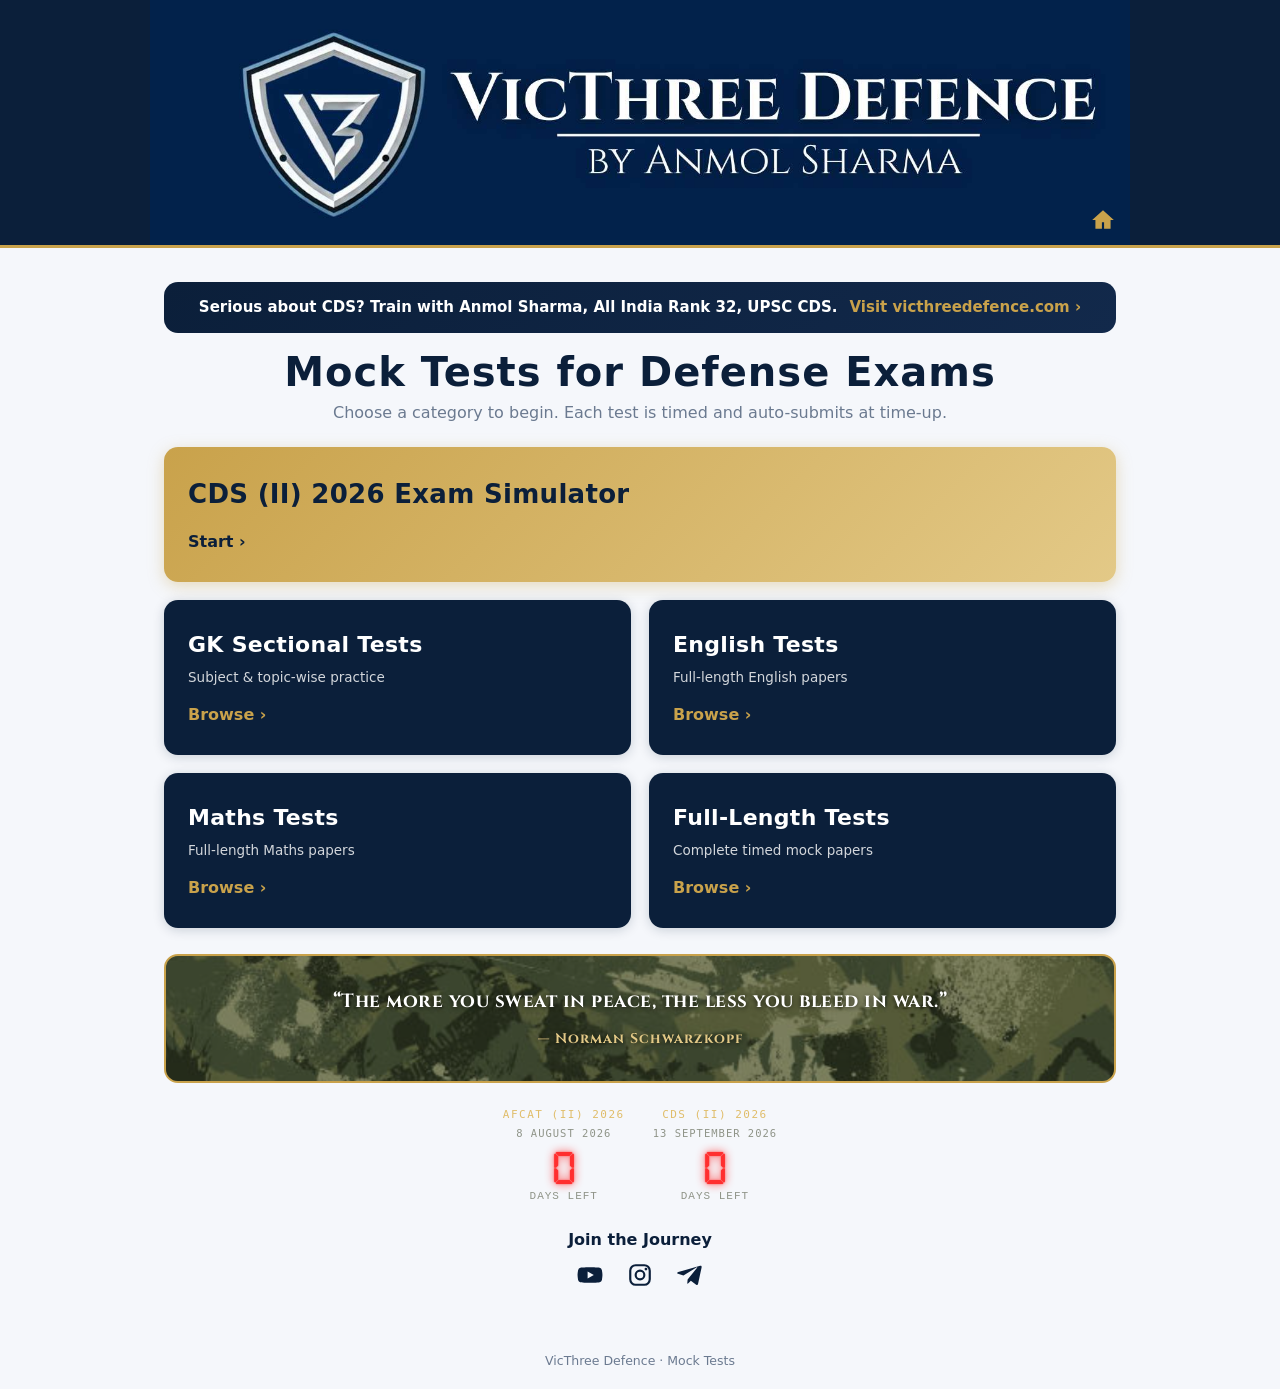
==== docs/index.html @ 78f43dca "Homepage: top CTA now links to victhreedefence.com (drop social icons) The top 'Serious about CDS?' " ====
<!DOCTYPE html>
<html lang="en">
<head>
  <meta charset="UTF-8" />
  <meta name="viewport" content="width=device-width, initial-scale=1.0" />
  <title>VicThree Defence — Mock Tests</title>
  <meta name="description" content="Free timed mock tests — VicThree Defence by Anmol Sharma." />
  <link rel="preconnect" href="https://fonts.googleapis.com" />
  <link rel="preconnect" href="https://fonts.gstatic.com" crossorigin />
  <link rel="stylesheet" href="https://fonts.googleapis.com/css2?family=Cinzel:wght@600;700&display=swap" />
  <link rel="stylesheet" href="styles.css?v=64" />
</head>
<body>

  <!-- ============ HEADER / BANNER ============ -->
  <!-- Drop a banner image at docs/assets/banner.png and it shows automatically. -->
  <header class="site-header">
    <div class="banner-wrap">
      <a href="index.html" class="banner-link" aria-label="Go to home"><img src="assets/banner.jpg" alt="VicThree Defence — by Anmol Sharma" /></a>
      <a href="index.html" class="home-btn" aria-label="Home" title="Home"><svg viewBox="0 0 24 24" aria-hidden="true"><path d="M12 3L2 12h3v8h6v-6h2v6h6v-8h3L12 3z"/></svg></a>
    </div>
  </header>

  <main class="container">

    <!-- ============ TOP CTA -> main website ============ -->
    <a class="cta" href="https://victhreedefence.com/" target="_blank" rel="noopener">
      <span class="cta-text">Serious about CDS? Train with Anmol Sharma, <br class="m-br">All India Rank 32, UPSC CDS.</span>
      <span class="cta-go">Visit victhreedefence.com &#8250;</span>
    </a>

    <div class="home-intro">
      <h1>Mock Tests for Defense Exams</h1>
      <p class="muted">Choose a category to begin. Each test is timed and auto-submits at time-up.</p>
    </div>

    <a class="choice-tile choice-featured" href="test.html?test=full-mock-06">
      <span class="choice-title">CDS (II) 2026 Exam Simulator</span>
      <span class="choice-cta">Start &#8250;</span>
    </a>

    <div class="home-choices">
      <a class="choice-tile" href="browse.html?cat=sectional">
        <span class="choice-title">GK Sectional Tests</span>
        <span class="choice-sub">Subject &amp; topic-wise practice</span>
        <span class="choice-cta">Browse &#8250;</span>
      </a>
      <a class="choice-tile" href="browse.html?cat=english">
        <span class="choice-title">English Tests</span>
        <span class="choice-sub">Full-length English papers</span>
        <span class="choice-cta">Browse &#8250;</span>
      </a>
      <a class="choice-tile" href="browse.html?cat=maths">
        <span class="choice-title">Maths Tests</span>
        <span class="choice-sub">Full-length Maths papers</span>
        <span class="choice-cta">Browse &#8250;</span>
      </a>
      <a class="choice-tile" href="browse.html?cat=full">
        <span class="choice-title">Full-Length Tests</span>
        <span class="choice-sub">Complete timed mock papers</span>
        <span class="choice-cta">Browse &#8250;</span>
      </a>
    </div>

    <!-- ============ MOTIVATIONAL QUOTE (camouflage tile) ============ -->
    <section class="quote-tile">
      <p class="quote-text">“The more you sweat in peace, the less you bleed in war.”
        <span class="quote-author">— Norman Schwarzkopf</span></p>
    </section>

    <!-- ============ EXAM COUNTDOWN TIMER(S) ============ -->
    <!-- Duplicate .exam-timer for each exam; set et-name, et-date, and data-countdown (YYYY-MM-DD). -->
    <section class="exam-timers">
      <div class="exam-timer">
        <div class="et-name">AFCAT (II) 2026</div>
        <div class="et-date">8 August 2026</div>
        <div class="et-count"><span class="n" data-countdown="2026-08-08">—</span> <span class="et-unit">days left</span></div>
      </div>
      <div class="exam-timer">
        <div class="et-name">CDS (II) 2026</div>
        <div class="et-date">13 September 2026</div>
        <div class="et-count"><span class="n" data-countdown="2026-09-13">—</span> <span class="et-unit">days left</span></div>
      </div>
    </section>

    <!-- ============ BOTTOM: JOIN THE JOURNEY ============ -->
    <p class="join-label">Join the Journey</p>
    <nav class="foot-social">
      <a href="https://youtube.com/@victhreedefence" target="_blank" rel="noopener" aria-label="YouTube"><svg viewBox="0 0 24 24" width="26" height="26" fill="currentColor"><path d="M23 7.5a3 3 0 0 0-2.1-2.1C19 4.9 12 4.9 12 4.9s-7 0-8.9.5A3 3 0 0 0 1 7.5 31 31 0 0 0 .5 12 31 31 0 0 0 1 16.5a3 3 0 0 0 2.1 2.1c1.9.5 8.9.5 8.9.5s7 0 8.9-.5A3 3 0 0 0 23 16.5 31 31 0 0 0 23.5 12 31 31 0 0 0 23 7.5zM9.8 15.3V8.7l5.7 3.3-5.7 3.3z"/></svg></a>
      <a href="https://www.instagram.com/victhreedefence" target="_blank" rel="noopener" aria-label="Instagram"><svg viewBox="0 0 24 24" width="26" height="26" fill="none" stroke="currentColor" stroke-width="2"><rect x="3" y="3" width="18" height="18" rx="5"/><circle cx="12" cy="12" r="4"/><circle cx="17.5" cy="6.5" r="1.3" fill="currentColor" stroke="none"/></svg></a>
      <a href="https://t.me/anmolxsharma" target="_blank" rel="noopener" aria-label="Telegram"><svg viewBox="0 0 24 24" width="26" height="26" fill="currentColor"><path d="M9.8 16.2l-.35 3.9c.5 0 .72-.22.98-.48l2.36-2.26 4.9 3.58c.9.5 1.54.24 1.78-.83l3.23-15.13c.32-1.34-.48-1.86-1.35-1.54L1.15 9.3C-.16 9.82-.14 10.56.93 10.9l5.02 1.56L17.9 5.1c.55-.36 1.05-.16.64.2L9.8 16.2z"/></svg></a>
    </nav>
  </main>

  <footer class="site-footer">
    VicThree Defence · Mock Tests
  </footer>

  <script>
  (function(){
    var today = new Date(); today.setHours(0,0,0,0);
    document.querySelectorAll('[data-countdown]').forEach(function(el){
      var p = el.getAttribute('data-countdown').split('-');
      var exam = new Date(+p[0], +p[1]-1, +p[2]);
      var days = Math.max(0, Math.round((exam - today) / 86400000));
      el.textContent = days;
      var unit = el.parentNode.querySelector('.et-unit');
      if (unit) unit.textContent = (days === 1 ? 'day left' : 'days left');
    });
  })();
  </script>
</body>
</html>
---- docs/styles.css ----
/* ====== VicThree Defence theme ====== */
:root {
  --navy: #0B1F3A;
  --navy-2: #112B4F;
  --navy-3: #0e2342;
  --gold: #C9A24B;
  --gold-soft: #e3c987;
  --ink: #0B1F3A;
  --paper: #f5f7fb;
  --white: #ffffff;
  --muted: #6b7a90;
  --line: #d9e0ec;
  --green: #2e8b57;
  --green-bg: #e6f4ec;
  --red: #c0392b;
  --red-bg: #fbeae8;
  --review: #7a4fb0;
  --review-bg: #efe7fb;
  --radius: 14px;
  --shadow: 0 6px 24px rgba(11, 31, 58, 0.10);
}

* { box-sizing: border-box; -webkit-tap-highlight-color: transparent; }
[hidden] { display: none !important; }   /* beats display:grid/flex set below */

html, body {
  margin: 0;
  padding: 0;
  background: var(--paper);
  color: var(--ink);
  font-family: "Segoe UI", system-ui, -apple-system, Roboto, Arial, sans-serif;
  font-size: 16px;
  line-height: 1.5;
}

/* ====== Header / Banner ====== */
.site-header {
  background: var(--navy);
  border-bottom: 3px solid var(--gold);
}
.banner-wrap { max-width: 980px; margin: 0 auto; position: relative; }
.banner-wrap img { display: block; width: 100%; height: auto; }
.banner-link { display: block; cursor: pointer; }
.home-btn { position: absolute; bottom: 10px; right: 12px; z-index: 2; display: inline-flex; align-items: center; justify-content: center; color: var(--gold); text-decoration: none; padding: 2px; line-height: 0; }
.home-btn svg { width: 26px; height: 26px; fill: currentColor; display: block; }
.home-btn:hover { filter: brightness(1.15); }
.brand-text {
  display: flex; align-items: center; gap: 14px;
  padding: 16px 18px;
}
.brand-mark {
  width: 48px; height: 48px; border-radius: 10px;
  background: var(--gold); color: var(--navy);
  display: grid; place-items: center;
  font-weight: 800; font-size: 20px; letter-spacing: 0.5px;
}
.brand-lines { display: flex; flex-direction: column; line-height: 1.15; }
.brand-title { color: var(--white); font-weight: 700; font-size: 20px; }
.brand-sub { color: var(--gold-soft); font-size: 13px; letter-spacing: 0.5px; }

/* ====== Layout ====== */
.container { max-width: 980px; margin: 0 auto; padding: 18px 14px 40px; }
.screen { animation: fade 0.25s ease; }
@keyframes fade { from { opacity: 0; transform: translateY(4px);} to {opacity:1; transform:none;} }

.card {
  background: var(--white);
  border: 1px solid var(--line);
  border-radius: var(--radius);
  box-shadow: var(--shadow);
  padding: 22px;
}

/* ====== Home / test picker ====== */
.home-intro { margin: 8px 0 22px; text-align: center; }
.home-intro h1 {
  margin: 0 0 6px; color: var(--navy);
  font-weight: 700; font-size: clamp(26px, 6vw, 40px);
  letter-spacing: 1px; line-height: 1.15;
}
.home-intro .muted { color: var(--muted); margin: 0; }
@media (max-width: 600px){
  .home-intro h1{ white-space: nowrap; font-size: clamp(14px, 5.2vw, 26px); letter-spacing: .3px; }
}
.test-tabs { display: flex; justify-content: center; gap: 10px; margin: 0 0 20px; flex-wrap: wrap; }
.test-tab { background: #fff; border: 1.5px solid var(--line); color: var(--navy); font-weight: 700; font-size: 14px; padding: 9px 20px; border-radius: 999px; cursor: pointer; }
.test-tab:hover { border-color: var(--navy); }
.test-tab.active { background: var(--navy); color: #fff; border-color: var(--navy); }
.home-choices { display: grid; grid-template-columns: repeat(2, 1fr); gap: 18px; margin: 8px 0 4px; }
@media (max-width: 600px){ .home-choices { grid-template-columns: 1fr; } }
.choice-tile { display: flex; flex-direction: column; gap: 6px; background: var(--navy); color: #fff; border-radius: 14px; padding: 28px 24px; text-decoration: none; min-height: 130px; justify-content: center; box-shadow: 0 2px 12px rgba(11,31,58,.18); transition: box-shadow .18s ease, transform .12s ease, filter .18s ease; }
.choice-tile:hover { filter: brightness(1.04); transform: translateY(-2px); box-shadow: 0 0 0 2px rgba(201,162,75,.55), 0 6px 20px rgba(11,31,58,.22); }
.choice-tile-plain { align-items: center; text-align: center; }
.choice-tile-plain .choice-title { font-size: 30px; }
.choice-title { font-size: 22px; font-weight: 800; letter-spacing: .3px; }
.choice-sub { font-size: 13.5px; color: rgba(255,255,255,.82); }
.choice-cta { margin-top: 10px; font-weight: 700; color: var(--gold); }
/* Featured gold tile (single, full-width, above the category grid) */
.choice-featured { background: linear-gradient(135deg, var(--gold), var(--gold-soft)); color: var(--navy); margin: 8px 0 18px; box-shadow: 0 4px 16px rgba(201,162,75,.35); }
.choice-featured .choice-title { font-size: 26px; }
.choice-featured .choice-sub { color: rgba(11,31,58,.78); }
.choice-featured .choice-cta { color: var(--navy); }
.choice-featured:hover { filter: brightness(1.03); box-shadow: 0 0 0 2px rgba(11,31,58,.35), 0 8px 22px rgba(201,162,75,.4); }
.test-list { display: grid; grid-template-columns: repeat(auto-fill, minmax(260px, 1fr)); gap: 16px; }
.history-cols { display: grid; grid-template-columns: repeat(3, 1fr); gap: 0; align-items: start; }
.history-col { display: flex; flex-direction: column; gap: 14px; padding: 0 18px; }
.history-col + .history-col { border-left: 1px solid rgba(28,34,48,.14); }
.history-col-empty { text-align: center; font-size: 13px; padding: 10px 0; }
@media (max-width: 760px){ .history-cols { grid-template-columns: 1fr; } .history-col { padding: 0; } .history-col + .history-col { border-left: none; } }
.subject-groups { display: flex; flex-direction: column; gap: 30px; }
.subject-group-title { font-size: 16px; font-weight: 800; letter-spacing: .4px; text-transform: uppercase; color: var(--gold); margin: 0 0 14px; padding-bottom: 8px; border-bottom: 1px solid var(--line); }
.test-card {
  display: flex; flex-direction: column; gap: 10px;
  justify-content: center; align-items: center; text-align: center; height: 210px;
  background: var(--white); border: 1px solid var(--line); border-radius: var(--radius);
  box-shadow: var(--shadow); padding: 24px 18px; text-decoration: none; color: var(--ink);
  border-top: 4px solid var(--gold);
  transition: transform .08s ease, box-shadow .15s ease;
}
.test-card:hover { transform: translateY(-3px); box-shadow: 0 10px 28px rgba(11,31,58,.16); }
.test-card-title { margin: 0; display: flex; flex-direction: column; gap: 3px; }
.tc-line1 { font-size: 24px; font-weight: 700; color: var(--navy); line-height: 1.1; }
.tc-line2 { font-size: 14px; font-weight: 700; color: var(--gold); letter-spacing: 1.5px; text-transform: uppercase; }
.test-card-topic { font-size: 13.5px; font-weight: 600; color: var(--ink); line-height: 1.3; margin: -2px 0 2px; }
.test-card-meta { display: flex; justify-content: center; gap: 14px; font-size: 13px; color: var(--muted); }
.test-card-cta { color: var(--gold); font-weight: 700; }

.resume-box { background: #fdf8ee; border: 1.5px solid var(--gold); border-radius: 12px; padding: 14px; margin: 12px 0 16px; }
.resume-msg { margin: 0 0 10px; font-size: 14px; color: var(--navy); font-weight: 600; }
.resume-actions { display: flex; gap: 10px; }
.resume-actions .btn { flex: 1; }

/* Last-result tile (light blue) — info on the left, compact button on the right */
.lastresult-box { display: flex; align-items: center; justify-content: space-between; gap: 12px;
  background: #e4eaf4; border: 1.5px solid #a3b4d0; border-radius: 12px; padding: 12px 14px; margin: 14px 0 4px; }
.lastresult-info { display: flex; flex-direction: column; gap: 2px; min-width: 0; }
.lastresult-label { font-size: 11.5px; font-weight: 700; letter-spacing: .4px; text-transform: uppercase; color: #566a8c; }
.lastresult-meta { font-size: 15px; font-weight: 700; color: #2f3f5c; }
.lastresult-btn { flex: none; background: #5c7296; color: #fff; border: none; padding: 8px 16px; font-size: 13.5px; white-space: nowrap; }
.lastresult-btn:hover { filter: brightness(1.05); }

/* ---- Guess-Answer checkbox (full mocks) ---- */
.guess-row { display: flex; justify-content: flex-end; }
.guess-check { display: inline-flex; align-items: center; gap: 8px; margin: 10px 2px 0; padding: 7px 12px;
  background: #fff7e6; border: 1.5px solid #e6c877; border-radius: 8px; font-size: 13.5px; font-weight: 600;
  color: #7a5a12; cursor: pointer; user-select: none; }
.guess-check input { width: 16px; height: 16px; accent-color: #c9a24b; cursor: pointer; }
.guess-check.disabled { opacity: .5; cursor: not-allowed; }
.guess-check.disabled input { cursor: not-allowed; }

/* ---- Match-the-following table (List-I / List-II) ---- */
.q-match:empty { display: none; }
.match-table { width: 100%; border-collapse: collapse; margin: 10px 0 4px; font-size: 14.5px; }
.match-table th, .match-table td { border: 1px solid var(--line); padding: 7px 10px; text-align: left; vertical-align: top; }
.match-table th { background: var(--paper); font-weight: 700; color: var(--navy); font-size: 13px; }
.match-table td { width: 50%; }
.rev-match { font-size: 13.5px; margin: 6px 0; }

/* ---- Access-window gate ---- */
.start-gate { background: #fdecec; border: 1.5px solid #e0a9a9; border-radius: 12px; padding: 18px 16px; margin: 8px 0 4px; text-align: center; }
.gate-line { margin: 0 0 8px; font-size: 15px; font-weight: 700; color: var(--navy); }
.gate-note { margin: 0; font-size: 14px; color: #b23a2e; font-weight: 600; }

/* ---- Results: negative-marking note ---- */
.score-note { margin: 8px 0 0; font-size: 12.5px; color: var(--muted); }

/* ---- Subject-wise performance table ---- */
.subject-table-wrap { overflow-x: auto; -webkit-overflow-scrolling: touch; }
.subject-table { width: 100%; border-collapse: collapse; font-size: 13px; margin: 4px 0 4px; }
.subject-table th, .subject-table td { padding: 7px 8px; text-align: center; border-bottom: 1px solid var(--line); white-space: nowrap; }
.subject-table th { font-size: 11px; text-transform: uppercase; letter-spacing: .3px; color: var(--muted); font-weight: 700; }
.subject-table .subj-name { text-align: left; font-weight: 600; color: var(--navy); }
.subject-table td.c-right { color: var(--green); font-weight: 600; }
.subject-table td.c-wrong { color: var(--red); font-weight: 600; }
.subject-table tbody tr:last-child td { border-bottom: none; }
.guess-summary { margin: 10px 0 0; font-size: 13.5px; font-weight: 600; color: #6b5410; background: #fdf6d8; border: 1px solid #ecd98f; border-radius: 8px; padding: 10px 12px; }

/* ---- Reading-comprehension / cloze passage ---- */
sup { font-size: 0.72em; line-height: 0; }
.q-direction { font-size: 13.5px; font-style: italic; color: var(--muted); margin: 0 0 8px; }
.rev-direction { font-size: 12.5px; font-style: italic; color: var(--muted); margin: 0 0 4px; }
.q-passage { background: var(--paper); border: 1px solid var(--line); border-left: 4px solid var(--navy); border-radius: 8px; padding: 12px 14px; margin: 0 0 12px; font-size: 14.5px; line-height: 1.6; max-height: 260px; overflow-y: auto; color: #243b5e; }
.rev-passage { background: var(--paper); border: 1px solid var(--line); border-left: 4px solid var(--navy); border-radius: 8px; padding: 10px 12px; margin: 6px 0; font-size: 13px; line-height: 1.55; max-height: 200px; overflow-y: auto; color: #243b5e; }

/* ---- Multi-paper (Mock 3) ---- */
.paper-tag { font-weight: 700; color: var(--gold); background: rgba(201,162,75,.16); border: 1px solid rgba(201,162,75,.45); padding: 2px 10px; border-radius: 999px; font-size: 12px; margin-right: 8px; }
.mp-sub { font-size: 13.5px; color: var(--muted); margin: 4px 0 14px; line-height: 1.5; }
.paper-tiles { display: flex; flex-direction: column; gap: 12px; margin: 6px 0 4px; }
.paper-tile { display: block; width: 100%; text-align: left; border-radius: 12px; padding: 14px 16px; border: 1.5px solid var(--line); background: #fff; font: inherit; color: inherit; }
.paper-tile .pt-badge { font-size: 11px; font-weight: 700; letter-spacing: .6px; text-transform: uppercase; color: var(--muted); }
.paper-tile .pt-title { font-size: 17px; font-weight: 700; color: var(--navy); margin: 2px 0; }
.paper-tile .pt-meta { font-size: 12.5px; color: var(--muted); }
.paper-tile .pt-status { margin-top: 6px; font-size: 13px; font-weight: 700; }
.paper-tile.active { border-color: var(--gold); background: #fdf8ee; box-shadow: 0 2px 8px rgba(201,162,75,.18); }
.pt-actions { display: flex; gap: 10px; margin-top: 12px; }
.pt-actions .btn { flex: 0 0 auto; padding: 9px 20px; }
.paper-tile.done { border-color: var(--green); background: var(--green-bg); }
.paper-tile.done .pt-status { color: var(--green); }
.paper-tile.locked { opacity: .6; background: #f3f5f8; }
.paper-tile.locked .pt-status { color: var(--muted); }
.paper-tile.skipped { border-style: dashed; background: #f3f5f8; }
.paper-tile.skipped .pt-status { color: var(--muted); }
.ov-actions { display: flex; flex-direction: column; gap: 10px; margin: 16px 0 4px; }
.fin-papers { margin: 12px 0; }
.fin-prow { display: flex; justify-content: space-between; align-items: baseline; padding: 7px 2px; border-bottom: 1px dashed var(--line); font-size: 15px; }
.fin-prow:last-child { border-bottom: none; }
.fin-pname { color: var(--navy); font-weight: 600; }
.fin-pscore { font-weight: 700; color: var(--navy); }
.fin-tabs { display: flex; gap: 4px; margin: 18px 0 0; overflow-x: auto; -webkit-overflow-scrolling: touch; border-bottom: 2px solid var(--line); }
.fin-tab { flex: 0 0 auto; background: none; border: none; padding: 10px 16px; font-size: 14px; font-weight: 700; color: var(--muted); cursor: pointer; border-bottom: 3px solid transparent; margin-bottom: -2px; white-space: nowrap; }
.fin-tab.active { color: var(--navy); border-bottom-color: var(--gold); }
.fin-panels { margin-top: 16px; }
.fin-paper-head { margin-bottom: 10px; }
.fin-paper-score { font-size: 20px; font-weight: 800; color: var(--navy); }
.fin-rev-toggle { margin-top: 12px; }
.fin-review { margin-top: 12px; }
.score-sub .pill { background: #eef1f6; color: var(--muted); }

.back-link { display: inline-block; color: var(--muted); text-decoration: none; font-size: 13px; margin-bottom: 10px; }
.back-link:hover { color: var(--navy); }
.results-actions { display: flex; flex-direction: column; gap: 10px; }
.results-actions .btn { text-decoration: none; text-align: center; }

/* ====== Start screen ====== */
#quizTitle { margin: 0 0 12px; color: var(--navy); font-size: 24px; }
.meta-list { list-style: none; padding: 0; margin: 0 0 18px; display: flex; flex-wrap: wrap; gap: 8px 18px; color: var(--muted); font-size: 14px; }
.meta-list strong { color: var(--navy); }
.field { margin-bottom: 14px; }
.field label { display: block; font-weight: 600; margin-bottom: 6px; font-size: 14px; }
.req { color: var(--gold); }
.field input {
  width: 100%; padding: 12px 14px; font-size: 16px;
  border: 1.5px solid var(--line); border-radius: 10px; background: #fff;
}
.field input:focus { outline: none; border-color: var(--gold); box-shadow: 0 0 0 3px rgba(201,162,75,0.18); }
.fine-print { color: var(--muted); font-size: 12.5px; margin: 12px 0 0; text-align: center; }
.error-msg { color: var(--red); background: var(--red-bg); padding: 9px 12px; border-radius: 8px; font-size: 14px; margin: 0 0 12px; }

/* ====== Buttons ====== */
.btn {
  font: inherit; font-weight: 600; cursor: pointer;
  border: none; border-radius: 10px; padding: 12px 18px;
  transition: transform .05s ease, filter .15s ease;
}
.btn:active { transform: translateY(1px); }
.btn-block { display: block; width: 100%; }
.btn-gold { background: var(--gold); color: var(--navy); }
.btn-gold:hover { filter: brightness(1.05); }
.btn-navy { background: var(--navy); color: #fff; }
.btn-navy:hover { background: var(--navy-2); }
.btn-outline { background: #fff; color: var(--navy); border: 1.5px solid var(--navy); }
.btn-ghost { background: transparent; color: var(--muted); }
.btn-ghost:hover { color: var(--red); }
.btn:disabled { opacity: .5; cursor: not-allowed; }

/* ====== Topbar (timer/progress) ====== */
.topbar {
  position: sticky; top: 0; z-index: 20;
  display: flex; align-items: center; justify-content: space-between;
  background: var(--navy); color: #fff;
  padding: 10px 14px; border-radius: 12px; margin-bottom: 14px;
  box-shadow: var(--shadow);
}
.topbar-left { display: flex; flex-direction: column; line-height: 1.1; }
.topbar .muted { color: var(--gold-soft); font-size: 11px; text-transform: uppercase; letter-spacing: 1px; }
#progressLabel { font-weight: 700; font-size: 16px; }
.timer {
  font-variant-numeric: tabular-nums; font-weight: 800; font-size: 22px;
  background: var(--gold); color: var(--navy);
  padding: 6px 14px; border-radius: 10px; min-width: 92px; text-align: center;
}
.timer.warn { background: var(--red); color: #fff; animation: pulse 1s infinite; }
.timer.untimed { background: #eaf7ef; color: #1d7a4d; border: 1px solid #b6e0c7; }
@keyframes pulse { 0%,100%{opacity:1;} 50%{opacity:.55;} }

/* Timed / Untimed segmented toggle (sectional start screen) */
.timing-field .seg-toggle { display: inline-flex; gap: 0; border: 1px solid var(--line); border-radius: 10px; overflow: hidden; background: var(--white); }
.seg-btn { appearance: none; border: none; background: transparent; color: var(--muted); font: inherit; font-weight: 700; font-size: 14px; padding: 9px 18px; cursor: pointer; transition: background .15s ease, color .15s ease; }
.seg-btn + .seg-btn { border-left: 1px solid var(--line); }
.seg-btn:hover { color: var(--navy); }
.seg-btn.active { background: var(--navy); color: #fff; }

/* ====== Quiz grid ====== */
.quiz-grid { display: grid; grid-template-columns: 1fr 280px; gap: 16px; align-items: start; }
.question-card { min-height: 220px; }
.q-topline { display: flex; justify-content: space-between; align-items: center; gap: 10px; margin-bottom: 2px; }
.q-number { color: var(--gold); font-weight: 800; font-size: 18px; }
.mark-btn { font: inherit; font-size: 13px; font-weight: 600; cursor: pointer; background: #fff; color: var(--navy); border: 1.5px solid var(--line); border-radius: 8px; padding: 6px 12px; white-space: nowrap; }
.mark-btn:hover { border-color: var(--review); }
.mark-btn.active { background: var(--review-bg); border-color: var(--review); color: #5a3a8a; }
.q-stem { font-size: 18px; font-weight: 600; margin: 6px 0 10px; }
.q-subs { margin: 0 0 14px; padding-left: 18px; color: #243b5e; }
.q-subs li { margin: 3px 0; list-style: none; }

.pyq-tag {
  display: inline-block; background: var(--gold); color: var(--navy);
  font-size: 12px; font-weight: 700; padding: 4px 10px; border-radius: 999px;
  margin-bottom: 10px; letter-spacing: .3px;
}

/* Options */
.options { display: flex; flex-direction: column; gap: 10px; }
.option {
  display: flex; align-items: center; gap: 12px;
  border: 1.5px solid var(--line); border-radius: 12px;
  padding: 13px 14px; cursor: pointer; background: #fff;
  transition: border-color .12s, background .12s;
}
.option:hover { border-color: var(--gold-soft); }
.option.selected { border-color: var(--gold); background: #fdf8ee; }
.option .letter {
  width: 30px; height: 30px; flex: none; border-radius: 50%;
  border: 1.5px solid var(--line); display: grid; place-items: center;
  font-weight: 700; color: var(--navy); text-transform: uppercase;
}
.option.selected .letter { background: var(--gold); border-color: var(--gold); color: var(--navy); }
.option .opt-text { flex: 1; }

/* Nav row */
.nav-row { display: flex; gap: 10px; margin-top: 14px; }
.nav-row .btn-navy { margin-left: auto; }

/* ====== Palette ====== */
.palette-title { margin: 0 0 12px; font-size: 15px; color: var(--navy); }
.palette { display: grid; grid-template-columns: repeat(6, 1fr); gap: 8px; }
.pal-btn {
  position: relative;
  aspect-ratio: 1; border-radius: 8px; border: 1.5px solid var(--line);
  background: #fff; color: var(--navy); font-weight: 700; cursor: pointer;
  font-size: 13px;
}
.pal-btn.answered { background: var(--green-bg); border-color: var(--green); color: var(--green); }
.pal-btn.marked { background: var(--review-bg); border-color: var(--review); color: #5a3a8a; }
.pal-btn.answered.marked::after { content: ""; position: absolute; top: 3px; right: 3px; width: 7px; height: 7px; border-radius: 50%; background: var(--green); }
/* Guessed (but answered) cells show amber-yellow instead of green. */
.pal-btn.guessed { background: #f7dd8a; border-color: #d7a92c; color: #7a5c10; }
.pal-btn.current { outline: 3px solid var(--gold); border-color: var(--gold); }
.legend { display: flex; flex-wrap: wrap; gap: 10px; font-size: 12px; color: var(--muted); margin: 14px 0 10px; }
.dot { display: inline-block; width: 11px; height: 11px; border-radius: 3px; vertical-align: middle; margin-right: 3px; }
.dot-answered { background: var(--green-bg); border: 1.5px solid var(--green); }
.dot-unanswered { background: #fff; border: 1.5px solid var(--line); }
.dot-current { background: var(--gold); }
.dot-marked { background: var(--review-bg); border: 1.5px solid var(--review); }
.palette-stats { display: flex; justify-content: space-between; font-size: 13px; color: var(--muted); margin-bottom: 14px; }
.palette-stats strong { color: var(--navy); }

/* ====== Results ====== */
.score-card { text-align: center; margin-bottom: 18px; }
.score-card h2 { margin: 0 0 4px; color: var(--navy); }
.score-name { color: var(--muted); margin: 0 0 12px; font-size: 14px; }
.score-big { font-size: 54px; font-weight: 800; color: var(--gold); line-height: 1; }
.score-total { font-size: 22px; color: var(--muted); margin-left: 6px; }
.score-sub { display: flex; justify-content: center; flex-wrap: wrap; gap: 8px; margin-top: 14px; }
.pill { padding: 6px 14px; border-radius: 999px; font-size: 13px; font-weight: 600; }
.pill-right { background: var(--green-bg); color: var(--green); }
.pill-wrong { background: var(--red-bg); color: var(--red); }
.pill-skip { background: #eef1f6; color: var(--muted); }

.accuracy-line { margin-top: 14px; font-size: 15px; color: var(--navy); }
.accuracy-line strong { font-size: 22px; color: var(--gold); margin: 0 4px; }

/* ---- Detailed performance report (toggle) ---- */
.report-toggle { margin-bottom: 18px; }
/* Yellowish "View Detailed Performance Report" button */
button.report-toggle { background: #f9e6a3; border: 1.5px solid #dcbb4e; color: #5f4b0f; }
button.report-toggle:hover { filter: brightness(1.04); }
.report-panel { margin-bottom: 18px; }
.report-capture { background: var(--white); padding: 4px 2px 8px; }
.report-head { text-align: center; border-bottom: 2px solid var(--gold); padding-bottom: 12px; margin-bottom: 16px; }
.report-brand { color: var(--gold); font-weight: 800; letter-spacing: 2px; text-transform: uppercase; font-size: 12px; }
.report-title { margin: 4px 0 4px; color: var(--navy); font-size: 19px; }
.report-meta { margin: 0; color: var(--muted); font-size: 13px; }
.report-stats { display: grid; grid-template-columns: repeat(4, 1fr); gap: 10px; margin-bottom: 16px; }
.rstat { background: var(--paper); border-radius: 10px; padding: 10px 6px; text-align: center; }
.rstat-num { display: block; font-size: 19px; font-weight: 800; color: var(--navy); }
.rstat-lbl { display: block; font-size: 11px; color: var(--muted); margin-top: 2px; }
.report-highlights { display: flex; flex-direction: column; gap: 6px; margin-bottom: 16px; }
.report-hl { font-size: 13.5px; padding: 8px 12px; border-radius: 8px; }
.report-hl.strong { background: var(--green-bg); color: var(--green); }
.report-hl.weak { background: var(--red-bg); color: var(--red); }
.report-subhead { margin: 0 0 14px; color: var(--navy); font-size: 15px; }

.topic-row { margin-bottom: 13px; }
.topic-head { display: flex; justify-content: space-between; align-items: baseline; gap: 10px; font-size: 13.5px; margin-bottom: 5px; }
.topic-name { color: var(--navy); font-weight: 600; }
.topic-score { color: var(--muted); white-space: nowrap; }
.topic-track { height: 10px; background: #eef1f6; border-radius: 999px; overflow: hidden; }
.topic-fill { height: 100%; border-radius: 999px; min-width: 2px; transition: width .5s ease; }
.topic-fill.good { background: var(--green); }
.topic-fill.mid { background: var(--gold); }
.topic-fill.low { background: var(--red); }

@media (max-width: 520px) { .report-stats { grid-template-columns: repeat(2, 1fr); } }

.review { display: flex; flex-direction: column; gap: 12px; margin-bottom: 18px; }
.rev-card { border-left: 5px solid var(--line); }
.rev-card.correct { border-left-color: var(--green); }
.rev-card.wrong { border-left-color: var(--red); }
.rev-card.skipped { border-left-color: var(--muted); }
.rev-head { display: flex; justify-content: space-between; gap: 10px; align-items: baseline; }
.rev-q { font-weight: 600; margin: 0 0 8px; }
.rev-badge { font-size: 12px; font-weight: 700; padding: 3px 10px; border-radius: 999px; white-space: nowrap; }
.badge-correct { background: var(--green-bg); color: var(--green); }
.badge-wrong { background: var(--red-bg); color: var(--red); }
.badge-skipped { background: #eef1f6; color: var(--muted); }
.rev-line { font-size: 14px; margin: 4px 0; }
.rev-line .lbl { color: var(--muted); }
.rev-line .ans-right { color: var(--green); font-weight: 600; }
.rev-line .ans-wrong { color: var(--red); font-weight: 600; }
.rev-subs { margin: 2px 0 8px; padding-left: 22px; }
.rev-subs li { font-size: 14px; margin: 2px 0; color: #243b5e; }
.rev-opts { list-style: none; margin: 4px 0 10px; padding: 0; }
.rev-opts li { display: flex; gap: 8px; align-items: baseline; font-size: 14px; padding: 5px 10px; margin: 4px 0; border-radius: 6px; background: var(--paper); }
.rev-opt-letter { font-weight: 700; color: var(--muted); min-width: 16px; text-transform: uppercase; }
.rev-opt.is-correct { background: var(--green-bg); color: var(--green); font-weight: 600; }
.rev-opt.is-correct .rev-opt-letter { color: var(--green); }
.rev-opt.is-wrong { background: var(--red-bg); color: var(--red); }
.rev-opt.is-wrong .rev-opt-letter { color: var(--red); }
.rev-exp { font-size: 14px; background: var(--paper); border-radius: 8px; padding: 10px 12px; margin-top: 8px; color: #243b5e; }
.rev-pyq { display: inline-block; font-size: 10.5px; color: var(--gold); font-weight: 700; letter-spacing: .3px; text-transform: uppercase; background: rgba(201,162,75,.12); border: 1px solid rgba(201,162,75,.4); padding: 1px 8px; border-radius: 999px; white-space: nowrap; vertical-align: middle; }

/* ====== Overlay ====== */
.overlay { position: fixed; inset: 0; background: rgba(11,31,58,.7); display: grid; place-items: center; z-index: 100; }
.overlay-box { background: #fff; border-radius: 14px; padding: 28px 36px; text-align: center; }
.spinner { width: 40px; height: 40px; border: 4px solid var(--line); border-top-color: var(--gold); border-radius: 50%; margin: 0 auto 14px; animation: spin 0.8s linear infinite; }
@keyframes spin { to { transform: rotate(360deg); } }

/* ====== Motivational quote (camouflage tile) ====== */
.quote-tile{
  position:relative; overflow:hidden; text-align:center;
  border-radius:14px; border:2px solid var(--gold);
  margin:26px 0 6px; padding:30px 24px;
  background:#3d3c24 url("assets/camo.png") center/cover no-repeat;
}
.quote-tile::before{content:"";position:absolute;inset:0;background:rgba(14,20,10,.5)}
.quote-text{position:relative;z-index:1;max-width:none;margin:0;color:#fff;
  font-family:"Cinzel",Georgia,serif;font-size:19px;font-weight:700;line-height:1.6;letter-spacing:.5px;text-shadow:0 1px 5px rgba(0,0,0,.7)}
.quote-author{display:block;margin-top:12px;color:var(--gold-soft);font-family:"Cinzel",Georgia,serif;font-weight:700;font-size:14px;letter-spacing:1px}

/* ====== Social / mentorship CTA ====== */
.m-br{display:none}
@media(max-width:600px){.m-br{display:inline}}
.cta{display:flex;align-items:center;justify-content:center;gap:12px;flex-wrap:wrap;text-align:center;
  background:linear-gradient(135deg,#0B1F3A,#12294b);color:#fff;border-radius:14px;padding:14px 18px;margin:16px 0;
  text-decoration:none;transition:filter .15s ease}
.cta:hover{filter:brightness(1.08)}
.cta-text{font-size:15px;font-weight:600;color:#fff;line-height:1.4}
.cta-go{font-size:15px;font-weight:700;color:var(--gold);white-space:nowrap}
.cta:hover .cta-go{color:#fff}
.cta-social{display:flex;gap:16px;align-items:center}
.cta-social a{color:#e0bd6a;display:inline-flex;line-height:0;transition:color .12s,transform .12s}
.cta-social a:hover{color:#fff;transform:translateY(-2px)}

.join-label{text-align:center;font-weight:800;color:#0B1F3A;font-size:16px;margin:26px 0 0}
.foot-social{display:flex;justify-content:center;gap:24px;margin:10px 0 6px}
.foot-social a{color:#0B1F3A;display:inline-flex;line-height:0;transition:color .12s,transform .12s}
.foot-social a:hover{color:#C9A24B;transform:translateY(-2px)}

/* ====== Exam countdown timer(s) ====== */
.exam-timers{display:flex;flex-wrap:wrap;justify-content:center;gap:28px;margin:24px 0 6px}
.exam-timer{text-align:center;font-family:"Consolas","SF Mono",ui-monospace,"DejaVu Sans Mono",monospace}
.exam-timer .et-name{font-size:11px;color:#e0bd6a;letter-spacing:1.5px;text-transform:uppercase}
.exam-timer .et-date{font-size:10.5px;color:#8f9488;letter-spacing:1px;text-transform:uppercase;margin-top:3px}
.exam-timer .et-count{margin-top:10px;line-height:1}

/* seven-segment LED "bomb timer" digits (DSEG7 — SIL OFL font) */
@font-face{
  font-family:'DSEG7';
  src:url('assets/DSEG7Classic-Bold.woff2') format('woff2');
  font-weight:700;font-style:normal;font-display:swap;
}
.et-count .n{
  display:block;text-align:center;text-indent:4px;
  font-family:'DSEG7',monospace;font-size:32px;line-height:1;letter-spacing:4px;
  color:#ff2f2f;
  text-shadow:0 0 8px rgba(255,45,45,.9),0 0 2px rgba(255,95,95,.95);
  animation:led-pulse 2s ease-in-out infinite;
}
.et-count .et-unit{
  display:block;text-align:center;margin-top:7px;
  font-family:monospace;font-size:11px;color:#8f9488;text-transform:uppercase;letter-spacing:1px;
}
@keyframes led-pulse{
  0%,100%{opacity:1;   text-shadow:0 0 9px rgba(255,45,45,.95),0 0 3px rgba(255,95,95,1)}
  50%    {opacity:.38; text-shadow:0 0 3px rgba(255,45,45,.35)}
}
@media(prefers-reduced-motion:reduce){.et-count .n{animation:none}}

/* ====== Footer ====== */
.site-footer { text-align: center; color: var(--muted); font-size: 12.5px; padding: 18px; }

/* ====== Mobile ====== */
@media (max-width: 760px) {
  .quiz-grid { grid-template-columns: 1fr; }
  .palette-col { order: -1; }            /* palette above question on phones */
  .palette { grid-template-columns: repeat(8, 1fr); }
  .q-stem { font-size: 16.5px; }
  .timer { font-size: 20px; }
  .nav-row { flex-wrap: wrap; }
  .nav-row .btn { flex: 1; }
  .nav-row .btn-navy { margin-left: 0; }
}
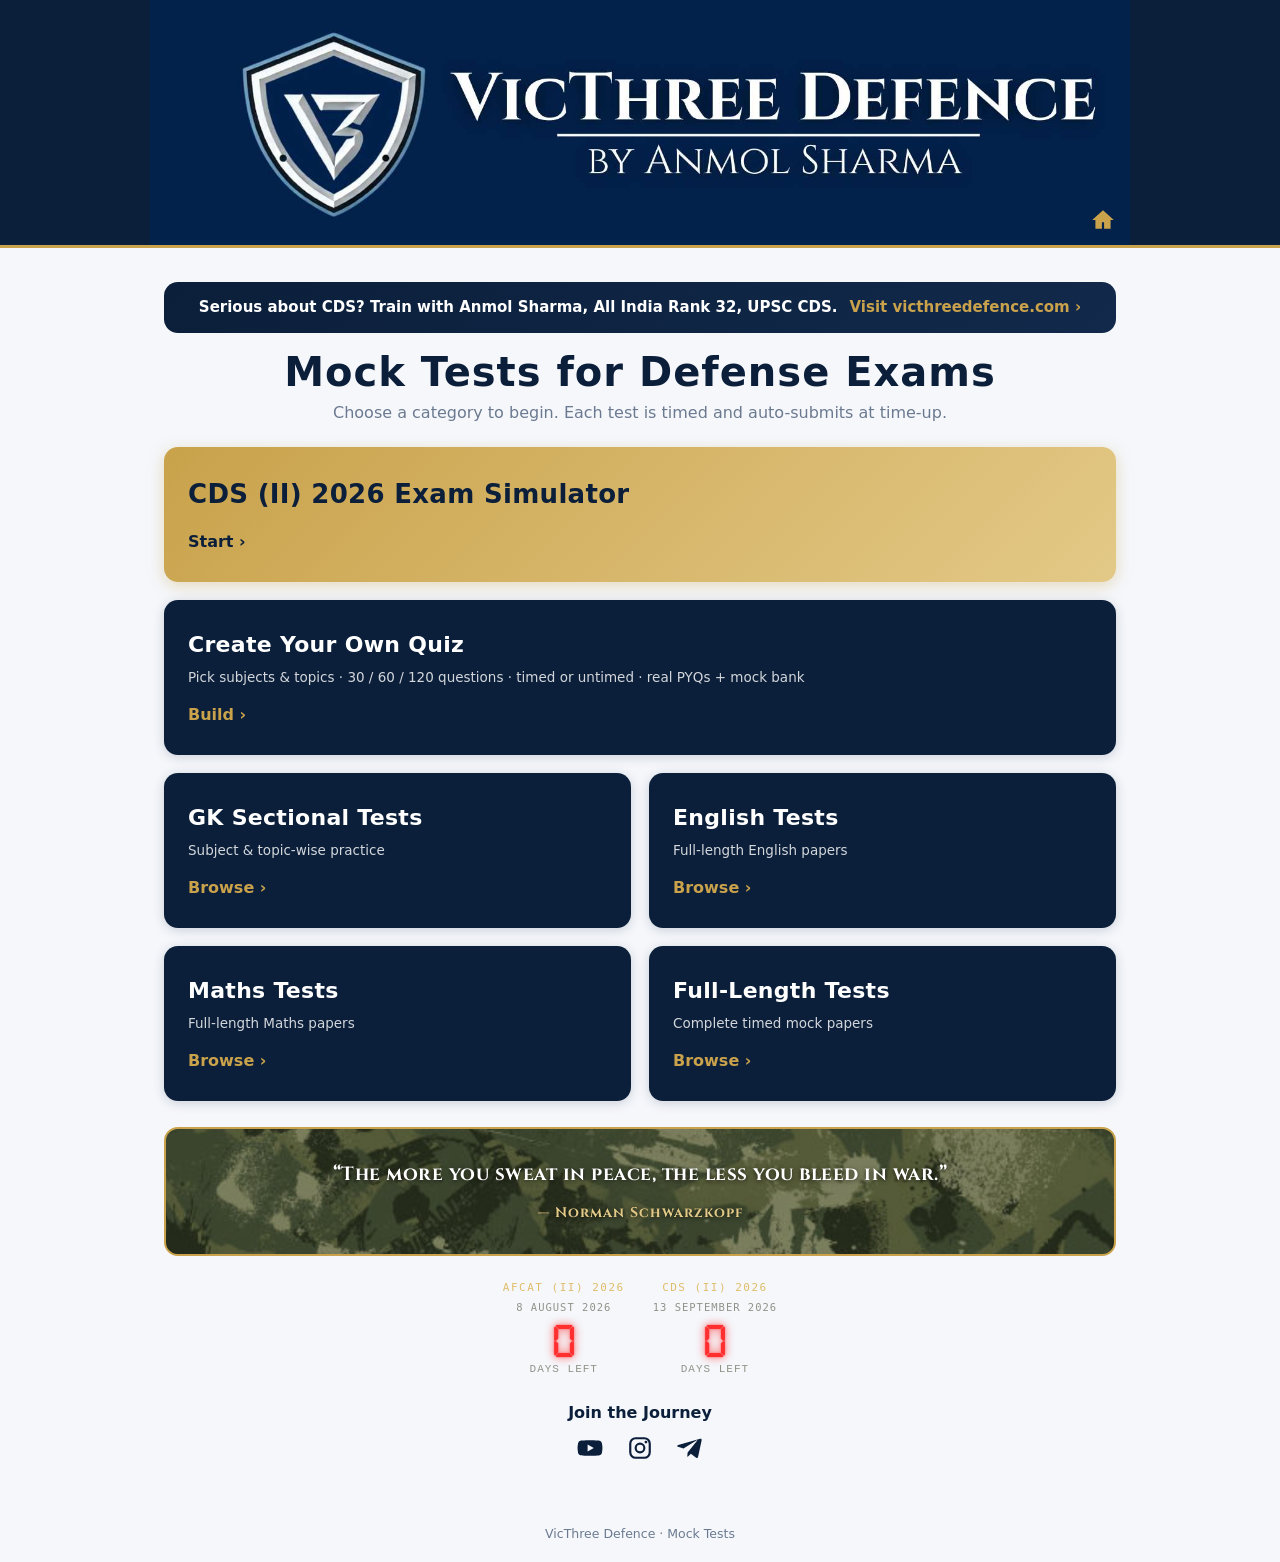
==== commit b7b96888: "Add Create Your Own Quiz (custom quiz builder) Students pick subjects (+ optional topic filter and s" ====
--- a/docs/index.html
+++ b/docs/index.html
@@ -8,7 +8,7 @@
   <link rel="preconnect" href="https://fonts.googleapis.com" />
   <link rel="preconnect" href="https://fonts.gstatic.com" crossorigin />
   <link rel="stylesheet" href="https://fonts.googleapis.com/css2?family=Cinzel:wght@600;700&display=swap" />
-  <link rel="stylesheet" href="styles.css?v=64" />
+  <link rel="stylesheet" href="styles.css?v=65" />
 </head>
 <body>
 
@@ -37,6 +37,12 @@
     <a class="choice-tile choice-featured" href="test.html?test=full-mock-06">
       <span class="choice-title">CDS (II) 2026 Exam Simulator</span>
       <span class="choice-cta">Start &#8250;</span>
+    </a>
+
+    <a class="choice-tile choice-wide" href="create.html">
+      <span class="choice-title">Create Your Own Quiz</span>
+      <span class="choice-sub">Pick subjects &amp; topics · 30 / 60 / 120 questions · timed or untimed · real PYQs + mock bank</span>
+      <span class="choice-cta">Build &#8250;</span>
     </a>
 
     <div class="home-choices">
--- a/docs/styles.css
+++ b/docs/styles.css
@@ -101,6 +101,8 @@
 .choice-featured .choice-sub { color: rgba(11,31,58,.78); }
 .choice-featured .choice-cta { color: var(--navy); }
 .choice-featured:hover { filter: brightness(1.03); box-shadow: 0 0 0 2px rgba(11,31,58,.35), 0 8px 22px rgba(201,162,75,.4); }
+/* Full-width secondary featured tile (navy) */
+.choice-wide { margin: 0 0 18px; }
 .test-list { display: grid; grid-template-columns: repeat(auto-fill, minmax(260px, 1fr)); gap: 16px; }
 .history-cols { display: grid; grid-template-columns: repeat(3, 1fr); gap: 0; align-items: start; }
 .history-col { display: flex; flex-direction: column; gap: 14px; padding: 0 18px; }
@@ -280,6 +282,37 @@
 .seg-btn:hover { color: var(--navy); }
 .seg-btn.active { background: var(--navy); color: #fff; }
 
+/* ====== Create Your Own Quiz (builder) ====== */
+.builder-intro { margin: 0 0 18px; }
+.build-step { padding: 16px 0; border-top: 1px solid var(--line); }
+.build-step:first-of-type { border-top: none; padding-top: 6px; }
+.build-head { display: flex; align-items: center; justify-content: space-between; gap: 10px; }
+.build-label { margin: 0 0 12px; font-size: 15px; color: var(--navy); text-transform: uppercase; letter-spacing: .5px; }
+.build-head .build-label { margin-bottom: 0; }
+.build-tools { display: flex; gap: 12px; }
+.linkbtn { background: none; border: none; color: var(--gold); font: inherit; font-weight: 700; font-size: 13px; cursor: pointer; padding: 0; }
+.linkbtn:hover { color: var(--navy); }
+.pick-grid { display: grid; grid-template-columns: repeat(auto-fill, minmax(190px, 1fr)); gap: 8px; margin-top: 12px; }
+.pick-item { display: flex; align-items: center; gap: 9px; padding: 10px 12px; border: 1.5px solid var(--line); border-radius: 10px; cursor: pointer; background: #fff; font-size: 14px; }
+.pick-item:hover { border-color: var(--gold-soft); }
+.pick-item input { width: 16px; height: 16px; accent-color: var(--gold); cursor: pointer; flex: none; }
+.pick-name { flex: 1; font-weight: 600; color: var(--navy); }
+.pick-count { font-size: 12px; color: var(--muted); font-variant-numeric: tabular-nums; }
+.adv-toggle { background: #fff; border: 1.5px solid var(--line); border-radius: 10px; color: var(--navy); font: inherit; font-weight: 700; font-size: 14px; padding: 10px 14px; cursor: pointer; width: 100%; text-align: left; }
+.adv-toggle:hover { border-color: var(--gold); }
+.adv-note { font-size: 13px; margin: 12px 0 10px; }
+.build-subhead { font-size: 12px; font-weight: 700; text-transform: uppercase; letter-spacing: .5px; color: var(--muted); margin: 12px 0 8px; }
+.topic-panel { margin-top: 14px; display: flex; flex-direction: column; gap: 12px; }
+.topic-group { border: 1px solid var(--line); border-radius: 10px; overflow: hidden; }
+.topic-group-head { background: var(--paper); padding: 8px 12px; font-weight: 700; color: var(--navy); font-size: 13.5px; }
+.topic-items { display: grid; grid-template-columns: repeat(auto-fill, minmax(210px, 1fr)); gap: 4px 12px; padding: 10px 12px; }
+.topic-item { display: flex; align-items: center; gap: 8px; font-size: 13px; cursor: pointer; padding: 3px 0; }
+.topic-item input { width: 15px; height: 15px; accent-color: var(--gold); cursor: pointer; flex: none; }
+.topic-item span:first-of-type { flex: 1; }
+.time-hint { font-size: 13px; margin: 10px 0 0; }
+.avail-line { margin: 18px 0 10px; font-size: 14px; font-weight: 600; color: var(--navy); }
+.avail-line.warn { color: #8a6d1b; }
+
 /* ====== Quiz grid ====== */
 .quiz-grid { display: grid; grid-template-columns: 1fr 280px; gap: 16px; align-items: start; }
 .question-card { min-height: 220px; }
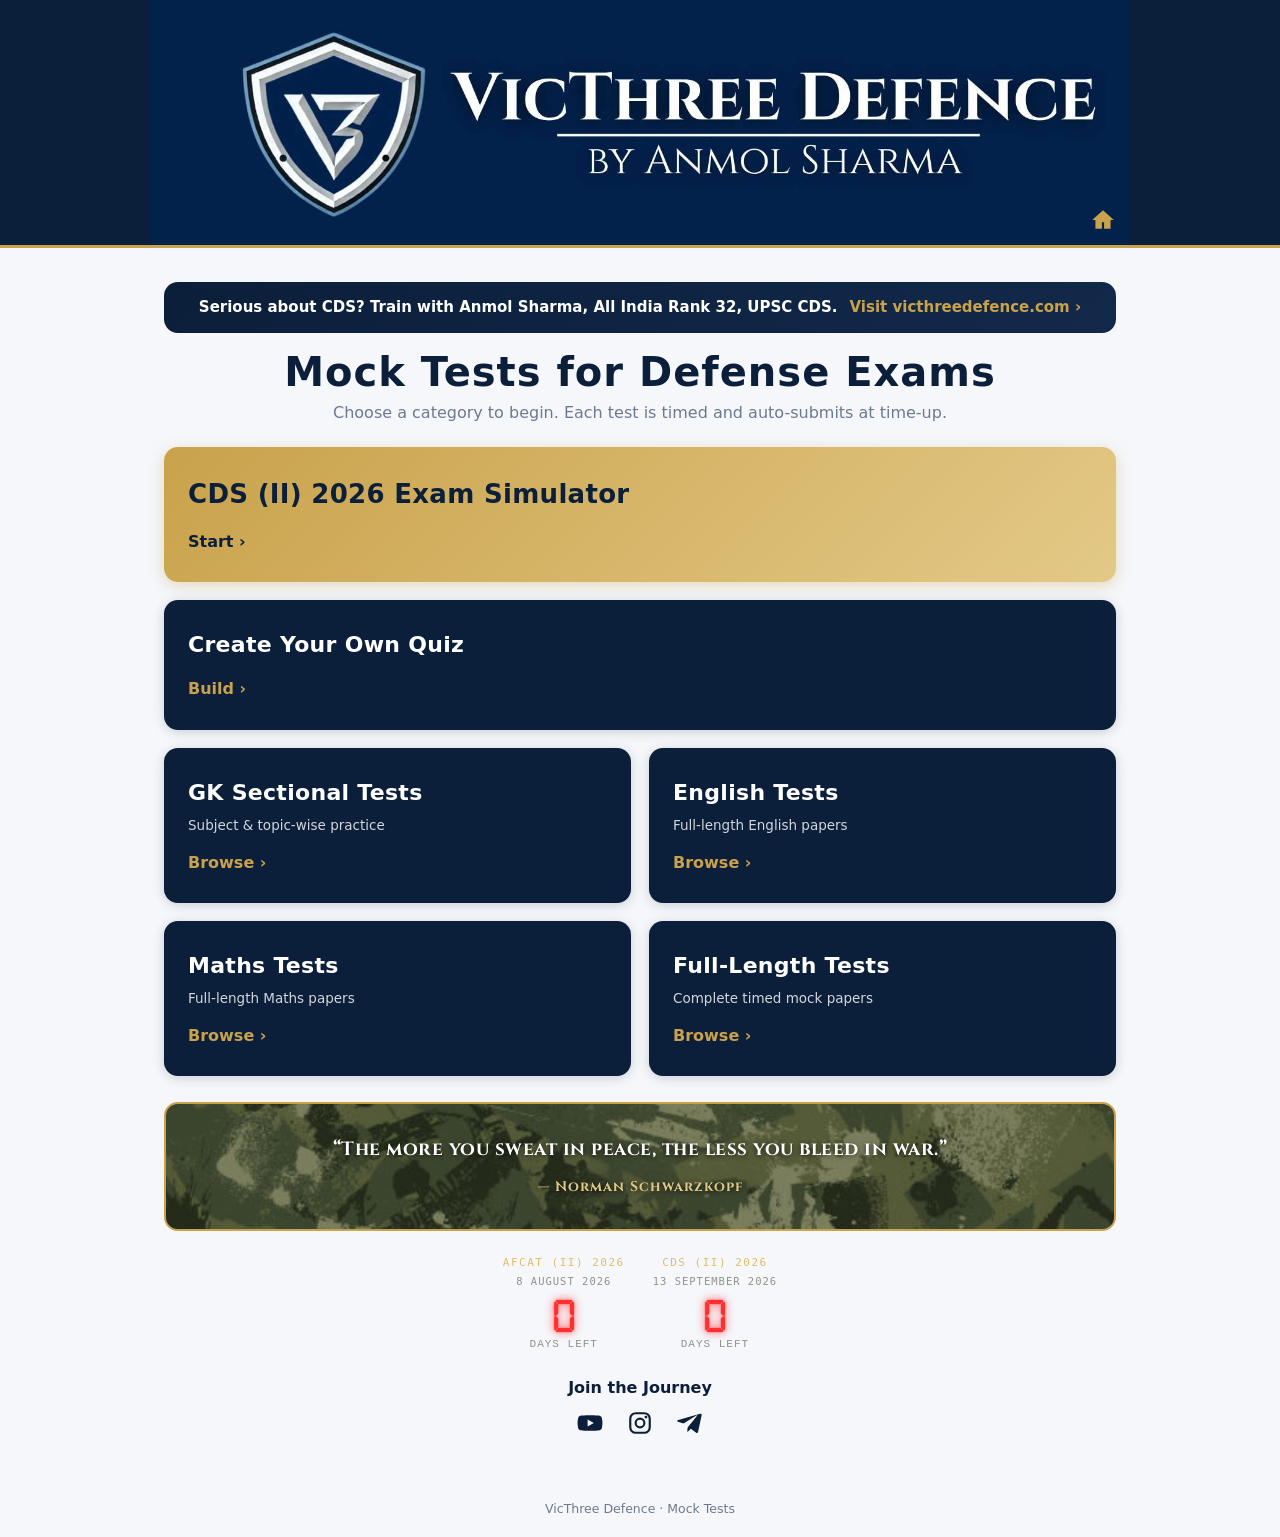
==== commit e5248ab5: "Create Your Own Quiz: tweaks - Homepage 'Create Your Own Quiz' tile: remove the subtitle line. - Bui" ====
--- a/docs/index.html
+++ b/docs/index.html
@@ -8,7 +8,7 @@
   <link rel="preconnect" href="https://fonts.googleapis.com" />
   <link rel="preconnect" href="https://fonts.gstatic.com" crossorigin />
   <link rel="stylesheet" href="https://fonts.googleapis.com/css2?family=Cinzel:wght@600;700&display=swap" />
-  <link rel="stylesheet" href="styles.css?v=65" />
+  <link rel="stylesheet" href="styles.css?v=66" />
 </head>
 <body>
 
@@ -41,7 +41,6 @@
 
     <a class="choice-tile choice-wide" href="create.html">
       <span class="choice-title">Create Your Own Quiz</span>
-      <span class="choice-sub">Pick subjects &amp; topics · 30 / 60 / 120 questions · timed or untimed · real PYQs + mock bank</span>
       <span class="choice-cta">Build &#8250;</span>
     </a>
 
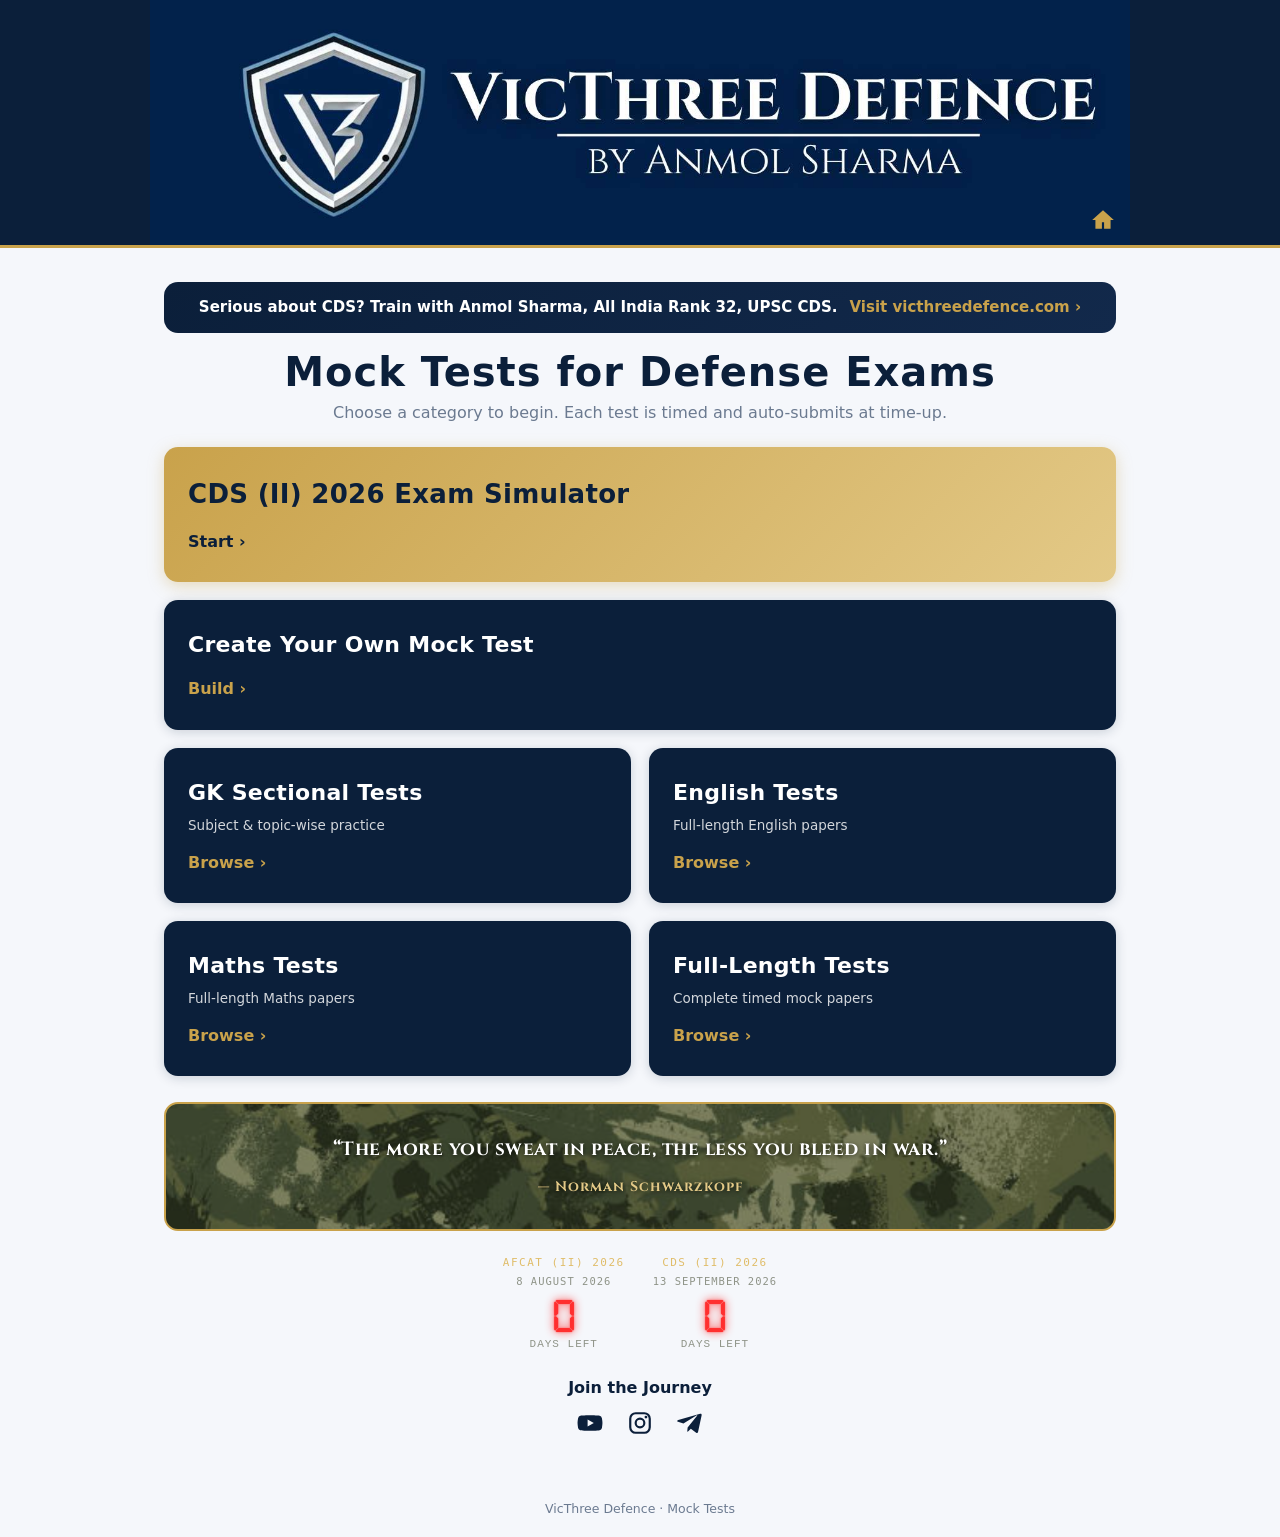
==== commit 659d405d: "Rename 'Create Your Own Quiz' -> 'Create Your Own Mock Test' (tile + builder + test title). v=67 Co-" ====
--- a/docs/index.html
+++ b/docs/index.html
@@ -8,7 +8,7 @@
   <link rel="preconnect" href="https://fonts.googleapis.com" />
   <link rel="preconnect" href="https://fonts.gstatic.com" crossorigin />
   <link rel="stylesheet" href="https://fonts.googleapis.com/css2?family=Cinzel:wght@600;700&display=swap" />
-  <link rel="stylesheet" href="styles.css?v=66" />
+  <link rel="stylesheet" href="styles.css?v=67" />
 </head>
 <body>
 
@@ -40,7 +40,7 @@
     </a>
 
     <a class="choice-tile choice-wide" href="create.html">
-      <span class="choice-title">Create Your Own Quiz</span>
+      <span class="choice-title">Create Your Own Mock Test</span>
       <span class="choice-cta">Build &#8250;</span>
     </a>
 
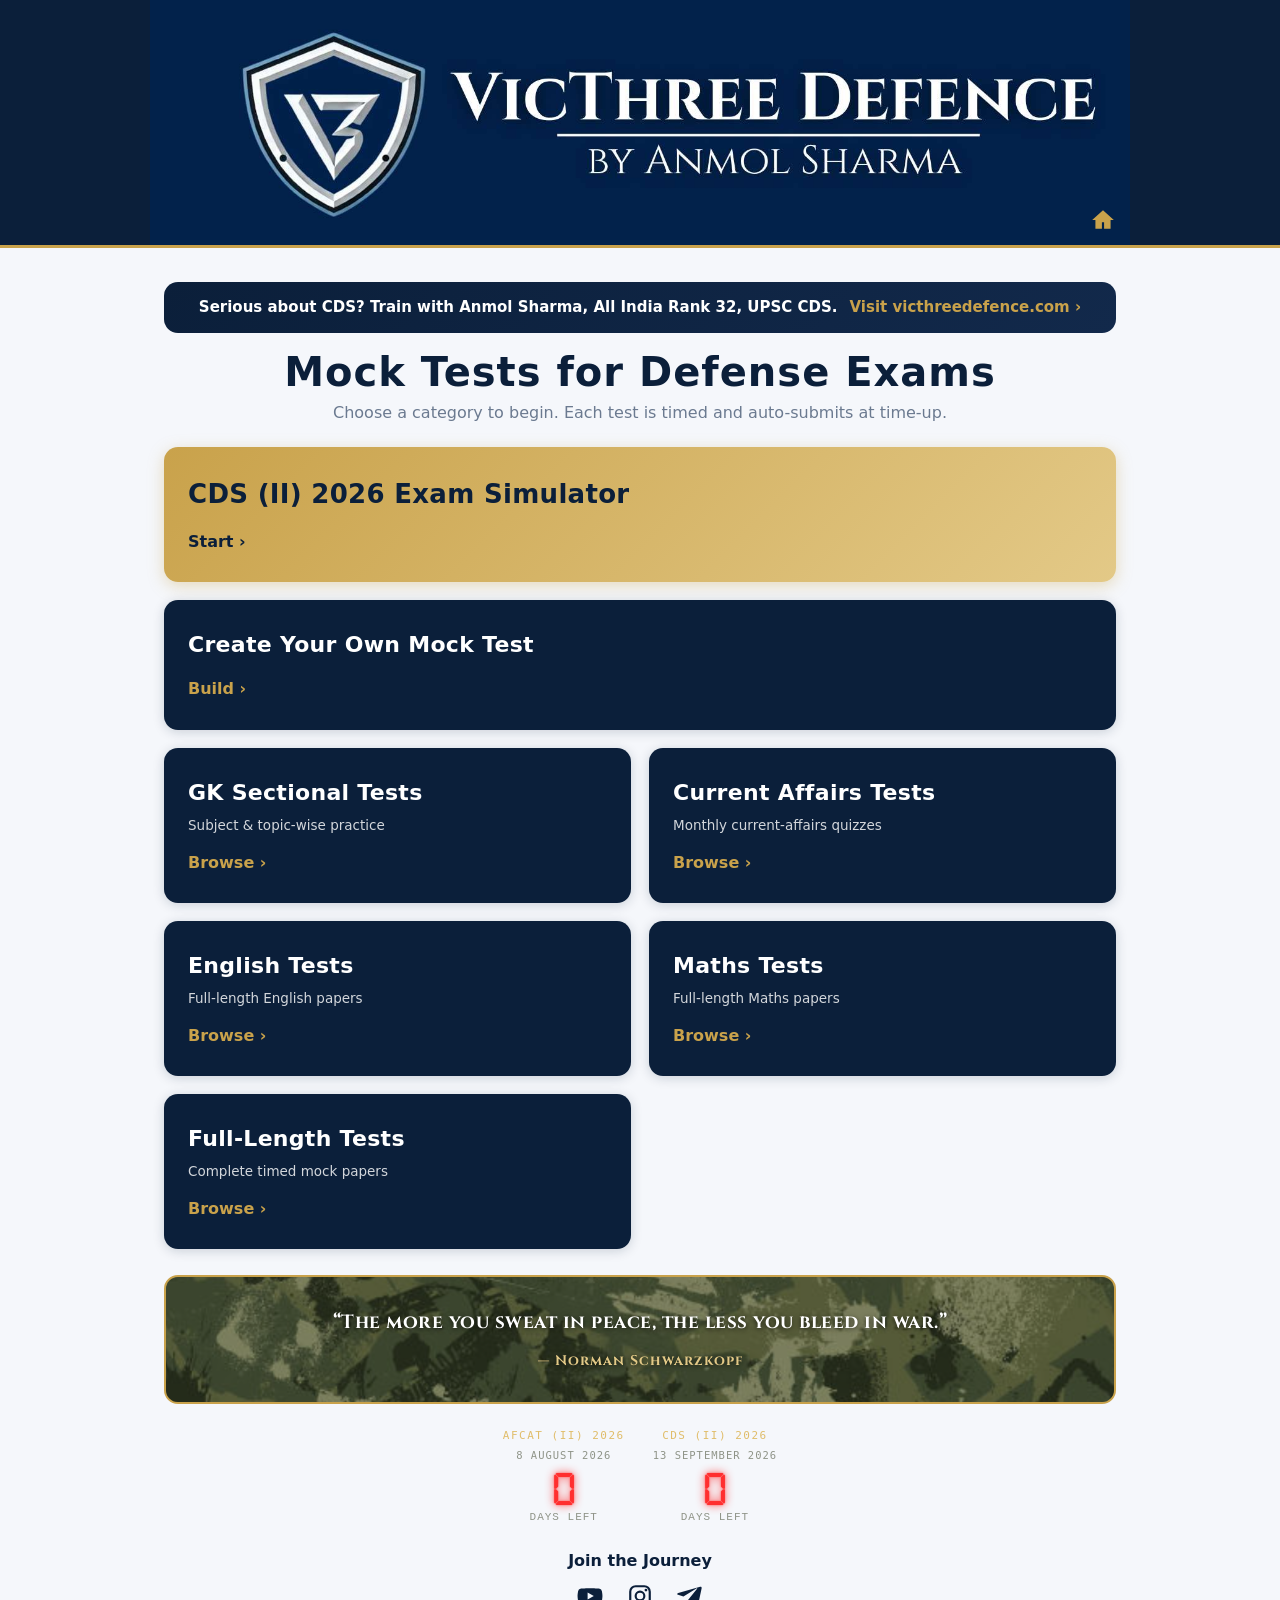
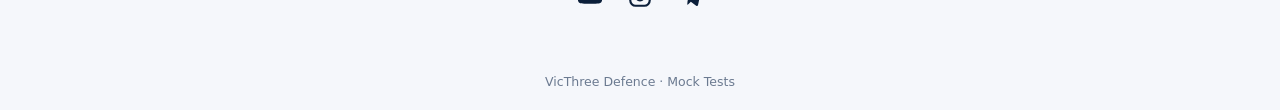
==== commit 2a8e5515: "Add Current Affairs category — 6 monthly quizzes (ca-01..06) New homepage tile + browse category (ca" ====
--- a/docs/index.html
+++ b/docs/index.html
@@ -8,7 +8,7 @@
   <link rel="preconnect" href="https://fonts.googleapis.com" />
   <link rel="preconnect" href="https://fonts.gstatic.com" crossorigin />
   <link rel="stylesheet" href="https://fonts.googleapis.com/css2?family=Cinzel:wght@600;700&display=swap" />
-  <link rel="stylesheet" href="styles.css?v=67" />
+  <link rel="stylesheet" href="styles.css?v=69" />
 </head>
 <body>
 
@@ -48,6 +48,11 @@
       <a class="choice-tile" href="browse.html?cat=sectional">
         <span class="choice-title">GK Sectional Tests</span>
         <span class="choice-sub">Subject &amp; topic-wise practice</span>
+        <span class="choice-cta">Browse &#8250;</span>
+      </a>
+      <a class="choice-tile" href="browse.html?cat=ca">
+        <span class="choice-title">Current Affairs Tests</span>
+        <span class="choice-sub">Monthly current-affairs quizzes</span>
         <span class="choice-cta">Browse &#8250;</span>
       </a>
       <a class="choice-tile" href="browse.html?cat=english">
@@ -101,6 +106,7 @@
     VicThree Defence · Mock Tests
   </footer>
 
+  <script src="assets/auth.js?v=70"></script>
   <script>
   (function(){
     var today = new Date(); today.setHours(0,0,0,0);
